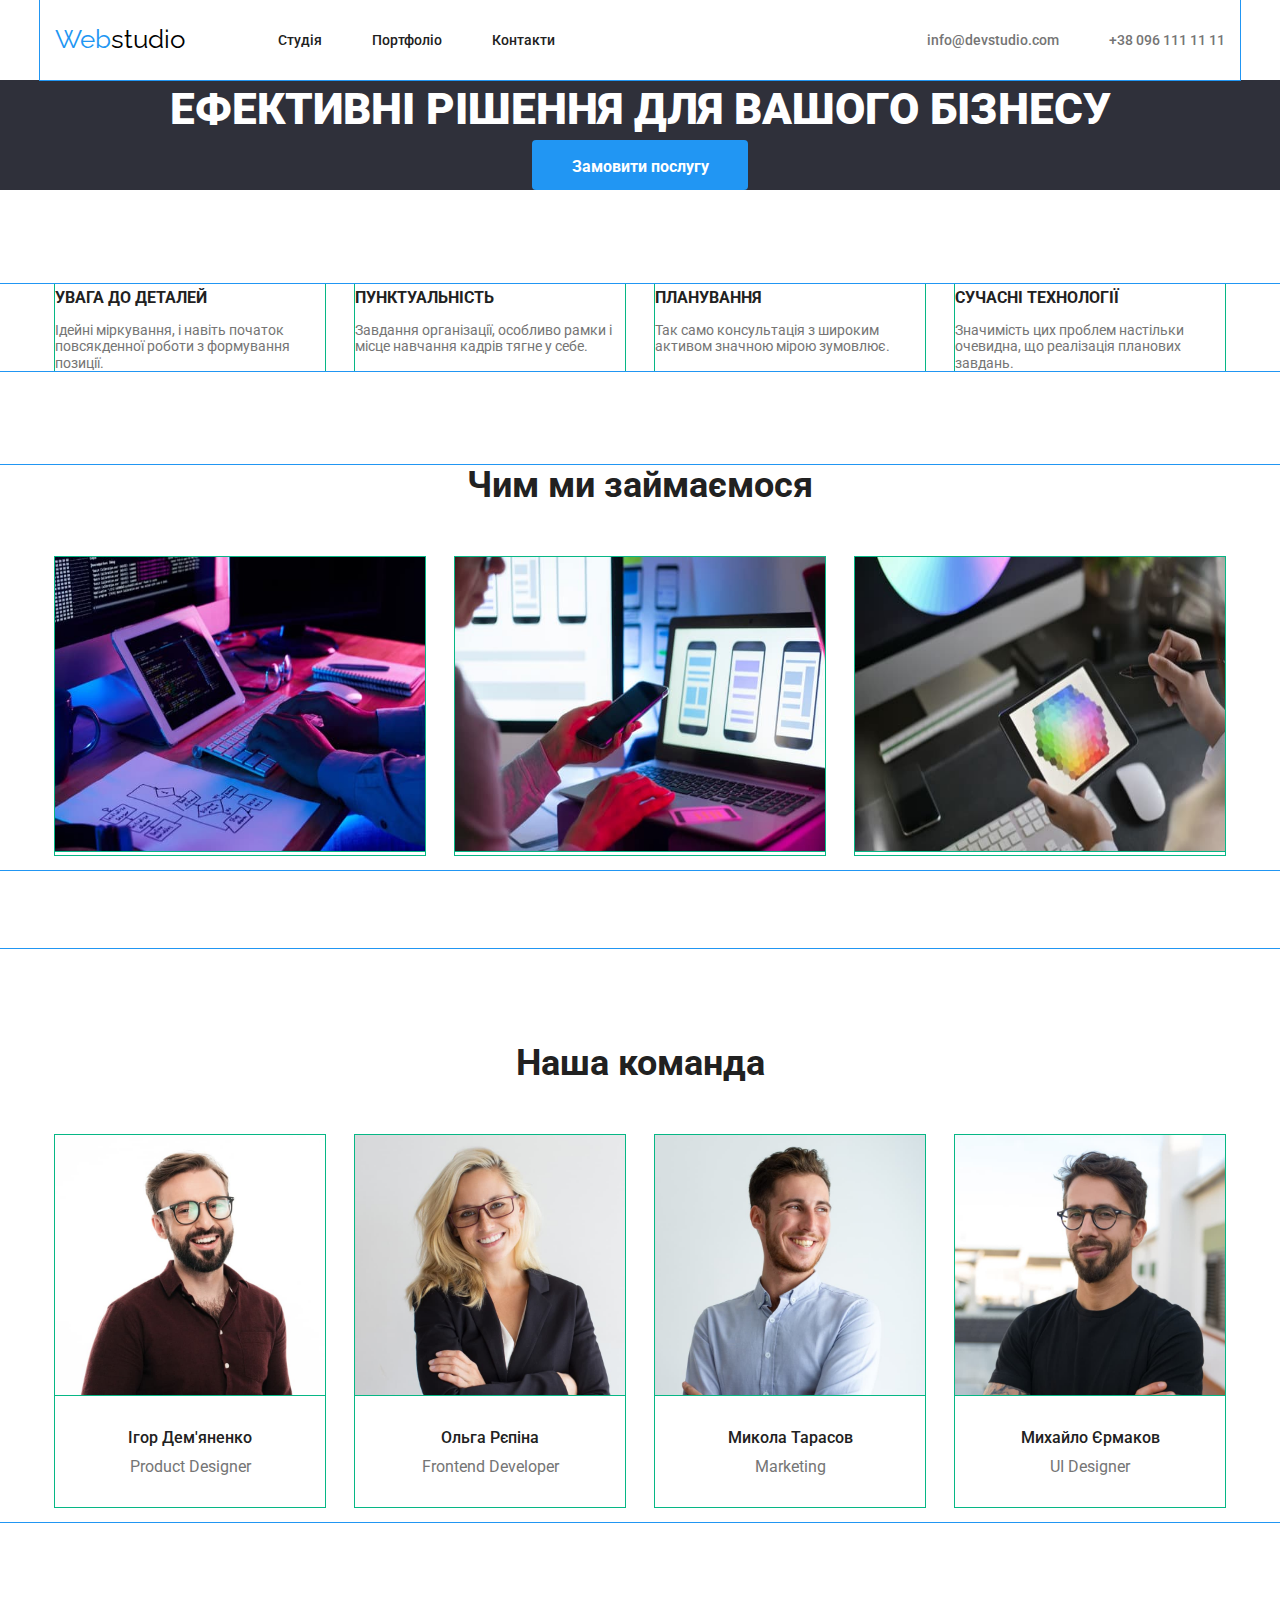
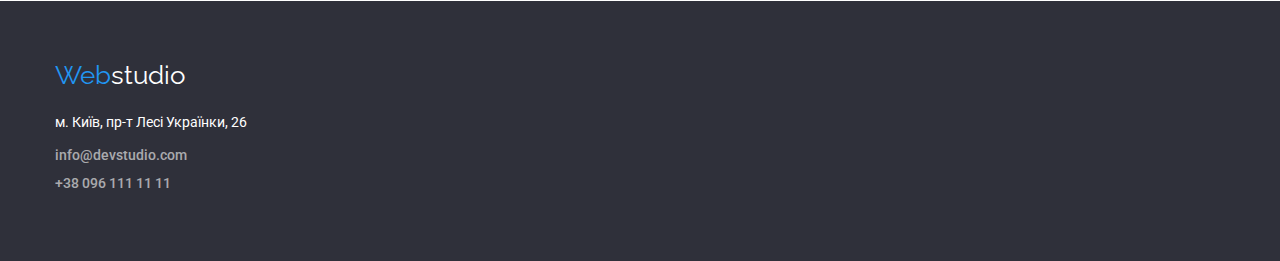
==== index.html @ 9b67b72a "Initial commit" ====
<!DOCTYPE html>
<html lang="uk">
  <head>
    <meta charset="UTF-8" />
    <meta http-equiv="X-UA-Compatible" content="IE=edge" />
    <meta name="viewport" content="width=device-width, initial-scale=1.0" />
    <title>Web studio</title>

    <link rel="preconnect" href="https://fonts.googleapis.com" />
    <link rel="preconnect" href="https://fonts.gstatic.com" crossorigin />
    <link
      href="https://fonts.googleapis.com/css2?family=Raleway:wght@700&family=Roboto:wght@400;500;700;900&display=swap"
      rel="stylesheet"
    />

    <link
      rel="stylesheet"
      href="https://cdnjs.cloudflare.com/ajax/libs/modern-normalize/1.1.0/modern-normalize.min.css"
    />
    <link rel="stylesheet" href="css/styles.css" />
  </head>
  <body>
    <!-- Header -->
    <header class="page-header">
      <div class="header-container">
        <!-- Navigation -->
        <nav class="main-nav">
          <a
            href="https://borschvs.github.io/goit-markup-hw-01/"
            class="logo"
            rel="noopener"
            target="_blank"
            >Web<span class="logo-type">studio</span></a
          >

          <ul class="site-nav list">
            <li class="item"><a href="#" class="nav-link">Студія</a></li>
            <li class="item"><a href="./portfolio.html" class="nav-link" target="_self" rel="nofollow">Портфоліо</a></li>
            <li class="item"><a href="#" class="nav-link">Контакти</a></li>
          </ul>

          <ul class="contacts list">
            <li class="item">
              <a href="mailto:info@devstudio.com" class="contacts-link"
                >info@devstudio.com</a
              >
            </li>
            <li class="item">
              <a href="tel:+380961111111" class="contacts-link"
                >+38 096 111 11 11</a
              >
            </li>
          </ul>
        </nav>
      </div>
    </header>

    <!-- Main content -->
    <main>
      <section class="hero">
        <h1 class="hero-title">Ефективні рішення для вашого бізнесу</h1>
        <button type="button" class="button primary">Замовити послугу</button>
      </section>

      <!-- Feautures -->
      <section class="section">
        <div class="container">
          <h2 class="visually-hidden">Наші переваги</h2>
          <ul class="feauture-list list">
            <li class="item">
              <h3 class="subtitle">УВАГА ДО ДЕТАЛЕЙ</h3>
              <p class="subtitle-text">
                Ідейні міркування, і навіть початок повсякденної роботи з
                формування позиції.
              </p>
            </li>
            <li class="item">
              <h3 class="subtitle">ПУНКТУАЛЬНІСТЬ</h3>
              <p class="subtitle-text">
                Завдання організації, особливо рамки і місце навчання кадрів
                тягне у себе.
              </p>
            </li>
            <li class="item">
              <h3 class="subtitle">ПЛАНУВАННЯ</h3>
              <p class="subtitle-text">
                Так само консультація з широким активом значною мірою зумовлює.
              </p>
            </li>
            <li class="item">
              <h3 class="subtitle">СУЧАСНІ ТЕХНОЛОГІЇ</h3>
              <p class="subtitle-text">
                Значимість цих проблем настільки очевидна, що реалізація
                планових завдань.
              </p>
            </li>
          </ul>
        </div>
      </section>

      <!-- About us -->
      <section class="section">
        <div class="about container">
          <h2 class="section-title centered">Чим ми займаємося</h2>
          <ul class="about-list list">
            <li class="item">
              <img
                src="images/first-img.jpg"
                alt="Процес кодування на планшеті"
                width="370"
                height="294"
              />
            </li>
            <li class="item">
              <img
                src="images/sec-img.jpg"
                alt="Дівчина з телефоном перед ноутбуком"
                width="370"
                height="294"
              />
            </li>
            <li class="item">
              <img
                src="images/tr-img.jpg"
                alt="Вибір кольору на планшеті"
                width="370"
                height="294"
              />
            </li>
          </ul>
        </div>
      </section>

      <!-- Team -->

      <section class="section team">
        <h2 class="section-title team centered">Наша команда</h2>
        <div class="container">
          <ul class="team-list list">
            <li class="item">
              <img src="images/pd.jpg" alt="Веселий чоловік" width="270" />
              <h3 class="subtitle team">Ігор Дем'яненко</h3>
              <p class="subtitle-text team">Product Designer</p>
            </li>
            <li class="item">
              <img
                src="images/frontender.jpg"
                alt="Усміхнена дівчина"
                width="270"
              />
              <h3 class="subtitle team">Ольга Рєпіна</h3>
              <p class="subtitle-text team">Frontend Developer</p>
            </li>
            <li class="item">
              <img
                src="images/marketolog.jpg"
                alt="Усміхнений чоловік"
                width="270"
              />
              <h3 class="subtitle team">Микола Тарасов</h3>
              <p class="subtitle-text team">Marketing</p>
            </li>
            <li class="item">
              <img src="images/ui.jpg" alt="Впевнений чоловік" width="270" />
              <h3 class="subtitle team">Михайло Єрмаков</h3>
              <p class="subtitle-text team">UI Designer</p>
            </li>
          </ul>
        </div>
      </section>
    </main>
    <footer>
      <div class="footer container">
        <a href="#" class="logo footer">Web<span class="logo-type">studio</span></a>
        <address class="location">
          <span class="location-type">м. Київ, пр-т Лесі Українки, 26</span>
          <ul class="footer list">
            <li class="item">
              <a href="mailto:info@devstudio.com" class="footer contacts-link"
                >info@devstudio.com</a
              >
            </li>
            <li class="item">
              <a href="tel:+380961111111" class="footer contacts-link"
                >+38 096 111 11 11</a
              >
            </li>
          </ul>
        </address>
      </div>
    </footer>
  </body>
</html>
---- css/styles.css ----
/* #2196F3; #000000; #ffffff; цвета лого */

/* Основной цвет текста color: #757575; */

/* Дополнительный цвет текста color: #212121; */

/* hover #2196F3; */

/* Основной background-color: #ffffff; */

/* Дополнительный background-color: #F5F4FA; */

/* Шаблы  */

/* центрирование margin: 0 auto; */
/* рамка не влияющая на размер элемента */
/* outline: 2px solid (color); */
/* Прозрачная рамка "outline: 2px solid transparent" */

/* Замена Width в FB */
/* flex-basis: calc((100% - кіль-сть_відступів_в_рядку * довжина_одного_відступу_в_рядку) / кіль-сть_елементів_в_рядку) */

/* Default shadow */
/* box-shadow: 0px 2px 1px -1px rgba(0, 0, 0, 0.2), 
0px 1px 1px 0px rgba(0, 0, 0, 0.14), 
0px 1px 3px 0px rgba(0, 0, 0, 0.12); */
    

/* 

icon {
  display: inline-block; - позволяет корректировать геометрию сточных элементов
  vertical-align: middle; - Центрирование иконок по уровню самого высокого элемента (по центру)
} */

/* Rules: */
/* 1170px gutter 30px отступ слева 15 и справа 15 = 1200px */
/* Не заюзал бордер-бокс - не человек */
/* Проверка верстки переполнением контентом! */

/* Default styles*/
html {
  box-sizing: border-box;
}

:root {
  --primary-text-color: #757575;
  --title-text-color: #212121;
  --accent-color: #2196f3;
  --primary-white-color: #ffffff;
  --hover-button-color: #1d86dd;
  --background-color: #2F303A;
  --logo-color: #000000;
  
/* Portfolio */
--btn-menu-color: #F5F4FA;



  --footer-address-color: rgba(255, 255, 255, 0.6);

  --outline-control-color: #06b785;

  font-family: "Raleway", sans-serif;
  font-family: "Roboto", sans-serif;
}

body {
  font-family: "Roboto", sans-serif;
  background-color: var(--primary-white-color);
  color: var(--primary-text-color);
  margin: 0;
}



/* Скрытие логических элементов (шаблон) 
(Например семантически необходимый, 
но не нужный заголовок в section */

.visually-hidden {
  position: absolute;
  width: 1px;
  height: 1px;
  margin: -1px;
  border: 0;
  padding: 0;
  
  white-space: nowrap;
  clip-path: inset(100%);
  clip: rect(0 0 0 0);
  overflow: hidden;
}

/* Page header */

.header-container {
  width: 1200px;
  padding: 0 15px;
  margin: 0 auto;
  outline: 1px solid var(--accent-color);
}


/* LOGO */



.main-nav {
  display: flex;
  align-items: center;
}

.logo {
  font-family: "Raleway", sans-serif;
  font-size: 26px;
  color: var(--accent-color);
  text-decoration: none;
}

.logo > .logo-type {
  color: var(--logo-color);
}

.logo.footer > .logo-type {
  color: var(--primary-white-color);
}

.logo.footer {
  display: inline-block;
  padding-top: 60px;
  margin-bottom: 20px;
}


/* Navigation */

.list {
  list-style: none;
  padding: 0;
  margin: 0;
}

.site-nav {
  display: flex;
  margin-left: 93px;
}


.site-nav .item + .item, .contacts .item + .item {
  margin-left: 50px;
}

.contacts.list {
  display: flex;
  margin-left: auto;
}

.nav-link,
.contacts-link
 {
  display: block;
  padding: 32px 0;

  color: var(--title-text-color);
  text-decoration: none;
  font-weight: 500;
  font-size: 14px;
  line-height: 1.17;
}


.contacts-link {
  color: var(--primary-text-color)
}

.nav-link:hover,
.contacts-link:hover,
.nav-link:focus,
.contacts-link:focus {
  color: var(--accent-color);
}

/* Hero */
.hero {
  text-align: center;
  margin-bottom: 94px;
  background-color: var(--background-color);
}

.hero-title {
  margin-top: 0;
  margin-bottom: 0;

  color: var(--primary-white-color);
  
  text-transform: uppercase;
  font-size: 44px;
  font-weight: 900;
  line-height: 1.36;
}

/* Button default */

.button {
  display: inline-block;
  min-width: 216px;
  height: 50px;
  padding: 10px 32px;

  font-size: 16px;
  line-height: 1.87;
  font-weight: 700;

  color: var(--title-text-color);
  background-color: var(--background-color);

  border: 2px solid transparent;
  border-radius: 4px;
}

/* Primary btn */

.button.primary {
  color: var(--primary-white-color);
  background-color: var(--accent-color);
  border: 2px solid transparent;
}

button.primary:hover,
button.primary:focus {
  background-color: var(--hover-button-color);
  cursor: pointer;
}

.button.primary:active {
  color: var(--accent-color);
  background-color: var(--primary-white-color);
  border: 2px solid var(--accent-color);
  cursor: pointer;
}


/* Sections & titles & lists & sybtitles */

.section {
  outline: 1px solid var(--accent-color);
}

/* h2 */

.section-title {
  color: var(--title-text-color);
  margin-top: 0;
  margin-bottom: 0;

  font-weight: 700;
  font-size: 36px;
  line-height: 1.16;
}

.section-title.team {
  padding-top: 94px;
  margin-bottom: 50px;
}

/* Lists */
.feauture-list {
  display: flex;
flex-wrap: wrap;

  font-size: 14px;
  font-weight: 400;
  line-height: 1.7;
}

.feauture-list .item {
  outline: 1px solid var(--outline-control-color);
  width: calc((100% - 90px) / 4);
}

.feauture-list .item:not(:nth-child(4n)) {
  margin-right: 30px;
}

.feauture-list .item:not(:nth-child(-n + 4)) {
  margin-bottom: 0;
}

/* About us */

.about-list {
  display: flex;
  flex-wrap: wrap;
  margin: -15px;
}

.about-list .item {
  width: 370px;
  margin: 15px;

outline: 1px solid var(--outline-control-color);
}




/* .about-list {
  display: flex;
}

.about-list .item {
  width: calc((100% - 60px) / 3);
  outline: 1px solid var(--outline-control-color);
}

.about-list .item:not(:nth-child(3n)) {
  margin-right: 30px;
} 

.about-list .item:not(:nth-child(-n + 3)) {
 margin-bottom: 0;
} */

/* Team */

.team-list {
  display: flex;
  flex-wrap: wrap;
  margin: -15px;
}

.team-list .item {
  width: 270px;
  margin: 15px;
outline: 1px solid var(--outline-control-color);
text-align: center;
}


/* Subtitle h3 */
.subtitle {
  margin-bottom: 0;
  margin-top: 0;

  color: var(--title-text-color);
  font-weight: 700;
}

.subtitle-text {
  margin-top: 10px;
  margin-bottom: 0;

  font-weight: 400;
  font-size: 14px;
  line-height: 1.17;
}

.subtitle.team {
  color: var(--title-text-color);
  margin-top: 30px;
  margin-bottom: 10px;

  font-size: 16px;
  font-weight: 500;
  line-height: 1.18;
} 


.subtitle-text.team {
  margin-top: 0;
  margin-bottom: 30px;
  
  font-size: 16px;
  line-height: 1.18;
}

/* Container centering*/

.container {
  width: 1200px;
  padding-left: 15px;
  padding-right: 15px;
  margin-top: 0px;
  margin-bottom: 94px;
  margin-left: auto;
  margin-right: auto; 
}

/* title centering */

.centered {
  text-align: center;
  margin-bottom: 50px;
}

/* Footer & Address */

footer {
  background-color: var(--background-color);
}

.footer.container {
  width: 1200px;
  padding: 0 15px;
  margin-top: 0px;
  margin-left: auto;
  margin-right: auto; 
  margin-bottom: 0;
}

.location {
  font-style: normal;
  font-weight: 400;
  font-size: 14px;
  line-height: 1.7;
}

.location > .location-type {
  display: inline-block;
  color: var(--primary-white-color);
  margin-bottom: 9px;

}

.footer.contacts-link {
  display: inline-block;
  margin-bottom: 9px;
  padding: 0px;
  
  color: var(--footer-address-color);
}

.location .item + .item {
  padding-bottom: 60px;
}


.footer.contacts-link:hover {
  color: var(--accent-color);
}


/* 1 of flex variants */

/* .test-container {
  
  width: 1230px;
  padding-left: 15px;
  padding-right: 15px;
  margin-left: auto;
  margin-right: auto;
}


.flex-conteiner {
  display: flex;
  flex-wrap: wrap;
  background-color: teal;

}

.flex-element {
  width: 380px;
  width: calc((100% - 60px) / 3);
  background-color: tomato; 
}

.flex-element:not(:nth-child(3n)) {
  margin-right: 30px;
}

.flex-element:not(:nth-last-child(-n+3)) {
  margin-bottom: 30px;
} */

/* Portfolio styles */
.header-container.correct {
  margin-bottom: 94px;
}

.btns.container {
margin-bottom: 0;
}
/* Button menu */
.portfolio-btn-menu {
  margin-bottom: 50px;
  outline: 1px solid var(--outline-control-color);
}

.btn.list {
  display: flex;
  justify-content: center;
  margin: -4px;
  outline: 1px solid var(--outline-control-color);
  padding: 0;
}

.button-items {
min-width: 73px;
margin: 4px;
outline: 1px solid var(--outline-control-color);
}

.btn {
 display: inline-block;

 font-size: 16px;
 font-weight: 500;
 line-height: 1.6;

 border: 2px solid transparent;
 border-radius: 4px;
 padding: 6px 25px;
 border-radius: 4px;
 outline: 1px solid var(--outline-control-color);
}

.btn.element {
  color: var(--title-text-color);
  background-color: var(--btn-menu-color);
  border: 1px solid transparent;
}

.btn.element:hover, 
.btn.element:focus {
  color: var(--primary-white-color);
  background-color: var(--hover-button-color);
  cursor: pointer;
}

.btn.element:active {
  color: var(--accent-color);
  background-color: var(--primary-white-color);
  border: 1px solid var(--accent-color);
  cursor: pointer;
}

/* Portfolio */
img {
  outline: 1px solid var(--outline-control-color);
}

.portfolio.list {
  display: flex;
  flex-wrap: wrap;
  margin: -15px;
  outline: 1px solid var(--outline-control-color);
}

.portfolio-item {
  margin: 15px;
  outline: 1px solid var(--outline-control-color);
}

.subtitle.portfolio {
  margin-top: 20px;

  text-transform: none;
  font-size: 18px;
  line-height: 2;
  letter-spacing: 6%;
  outline: 1px solid var(--outline-control-color);
}

.subtitle-text.type {
  margin-top: 4px;
  margin-bottom: 5px;
  outline: 1px solid var(--outline-control-color);
}
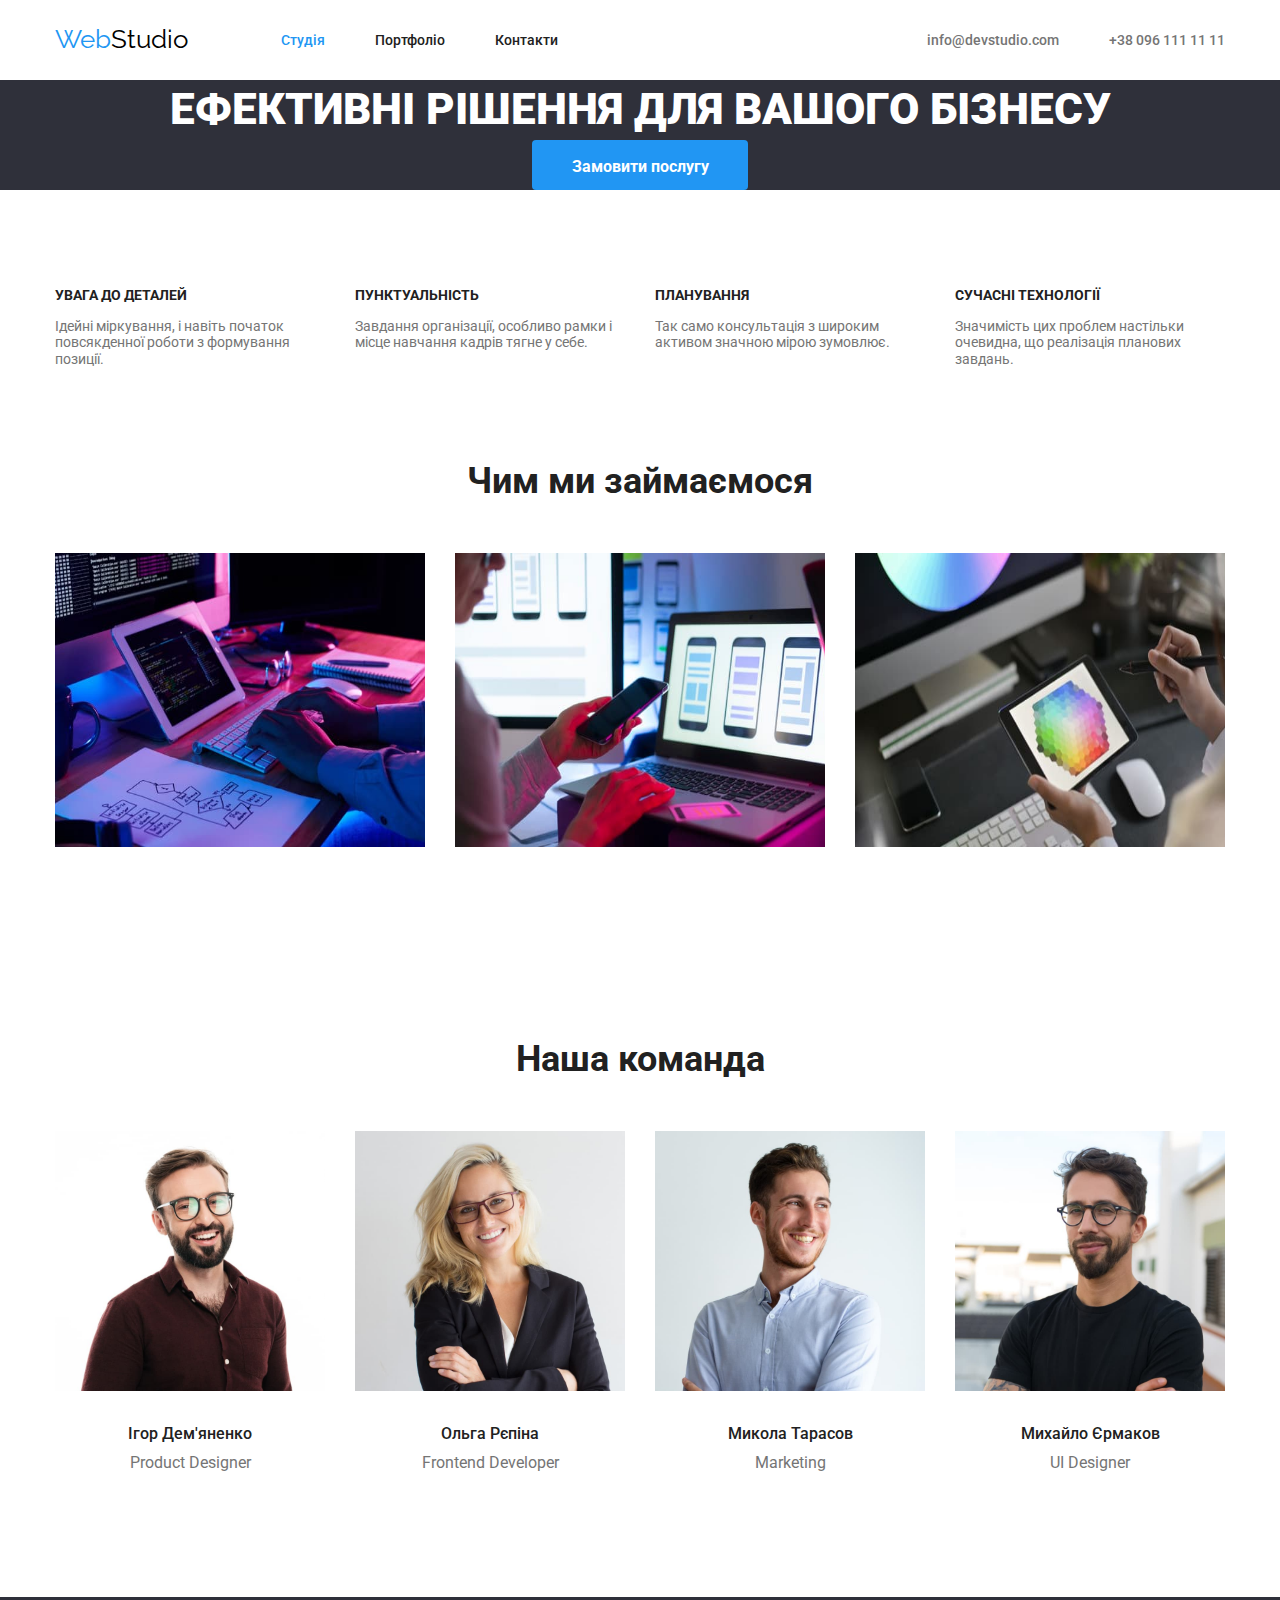
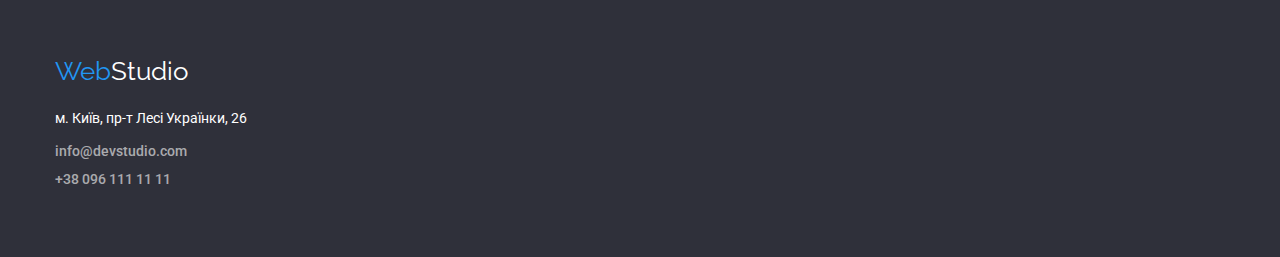
==== commit 6297db23: "Доопрацювання hw-2" ====
--- a/index.html
+++ b/index.html
@@ -30,11 +30,11 @@
             class="logo"
             rel="noopener"
             target="_blank"
-            >Web<span class="logo-type">studio</span></a
+            >Web<span class="logo-type">Studio</span></a
           >
 
           <ul class="site-nav list">
-            <li class="item"><a href="#" class="nav-link">Студія</a></li>
+            <li class="item"><a href="#" class="nav-link visit">Студія</a></li>
             <li class="item"><a href="./portfolio.html" class="nav-link" target="_self" rel="nofollow">Портфоліо</a></li>
             <li class="item"><a href="#" class="nav-link">Контакти</a></li>
           </ul>
@@ -171,7 +171,7 @@
     </main>
     <footer>
       <div class="footer container">
-        <a href="#" class="logo footer">Web<span class="logo-type">studio</span></a>
+        <a href="#" class="logo footer">Web<span class="logo-type">Studio</span></a>
         <address class="location">
           <span class="location-type">м. Київ, пр-т Лесі Українки, 26</span>
           <ul class="footer list">
--- a/css/styles.css
+++ b/css/styles.css
@@ -51,6 +51,8 @@
   --hover-button-color: #1d86dd;
   --background-color: #2F303A;
   --logo-color: #000000;
+
+  --underline-color: #ECECEC;
   
 /* Portfolio */
 --btn-menu-color: #F5F4FA;
@@ -98,7 +100,6 @@
   width: 1200px;
   padding: 0 15px;
   margin: 0 auto;
-  outline: 1px solid var(--accent-color);
 }
 
 
@@ -128,7 +129,7 @@
 
 .logo.footer {
   display: inline-block;
-  padding-top: 60px;
+  margin-top: 60px;
   margin-bottom: 20px;
 }
 
@@ -178,6 +179,10 @@
 .contacts-link:hover,
 .nav-link:focus,
 .contacts-link:focus {
+  color: var(--accent-color);
+}
+
+.nav-link.visit {
   color: var(--accent-color);
 }
 
@@ -243,10 +248,6 @@
 
 /* Sections & titles & lists & sybtitles */
 
-.section {
-  outline: 1px solid var(--accent-color);
-}
-
 /* h2 */
 
 .section-title {
@@ -275,7 +276,6 @@
 }
 
 .feauture-list .item {
-  outline: 1px solid var(--outline-control-color);
   width: calc((100% - 90px) / 4);
 }
 
@@ -299,7 +299,6 @@
   width: 370px;
   margin: 15px;
 
-outline: 1px solid var(--outline-control-color);
 }
 
 
@@ -333,7 +332,8 @@
 .team-list .item {
   width: 270px;
   margin: 15px;
-outline: 1px solid var(--outline-control-color);
+
+  background-color: var(--primary-white-color);
 text-align: center;
 }
 
@@ -343,6 +343,7 @@
   margin-bottom: 0;
   margin-top: 0;
 
+  font-size: 14px;
   color: var(--title-text-color);
   font-weight: 700;
 }
@@ -398,6 +399,7 @@
 
 footer {
   background-color: var(--background-color);
+  font-weight: 400;
 }
 
 .footer.container {
@@ -479,31 +481,33 @@
   margin-bottom: 94px;
 }
 
-.btns.container {
-margin-bottom: 0;
-}
+
 /* Button menu */
-.portfolio-btn-menu {
-  margin-bottom: 50px;
-  outline: 1px solid var(--outline-control-color);
-}
-
-.btn.list {
-  display: flex;
+
+
+.main-section {
+  width: 1200px;
+  margin-left: auto;
+  margin-right: auto;
+  margin-bottom: 94px;
+
+}
+
+.filter.list {
+  display: flex;
+  flex-wrap: wrap;
   justify-content: center;
-  margin: -4px;
-  outline: 1px solid var(--outline-control-color);
+   margin: -4px;
+   margin-bottom: 50px;
   padding: 0;
 }
 
 .button-items {
-min-width: 73px;
-margin: 4px;
-outline: 1px solid var(--outline-control-color);
+  min-width: 73px;
+  margin: 4px;
 }
 
 .btn {
- display: inline-block;
 
  font-size: 16px;
  font-weight: 500;
@@ -513,7 +517,7 @@
  border-radius: 4px;
  padding: 6px 25px;
  border-radius: 4px;
- outline: 1px solid var(--outline-control-color);
+
 }
 
 .btn.element {
@@ -537,20 +541,20 @@
 }
 
 /* Portfolio */
-img {
-  outline: 1px solid var(--outline-control-color);
-}
 
 .portfolio.list {
+
   display: flex;
   flex-wrap: wrap;
   margin: -15px;
-  outline: 1px solid var(--outline-control-color);
+}
+
+.portfolio-link {
+  text-decoration: none;
 }
 
 .portfolio-item {
   margin: 15px;
-  outline: 1px solid var(--outline-control-color);
 }
 
 .subtitle.portfolio {
@@ -560,11 +564,10 @@
   font-size: 18px;
   line-height: 2;
   letter-spacing: 6%;
-  outline: 1px solid var(--outline-control-color);
+
 }
 
 .subtitle-text.type {
   margin-top: 4px;
   margin-bottom: 5px;
-  outline: 1px solid var(--outline-control-color);
 }